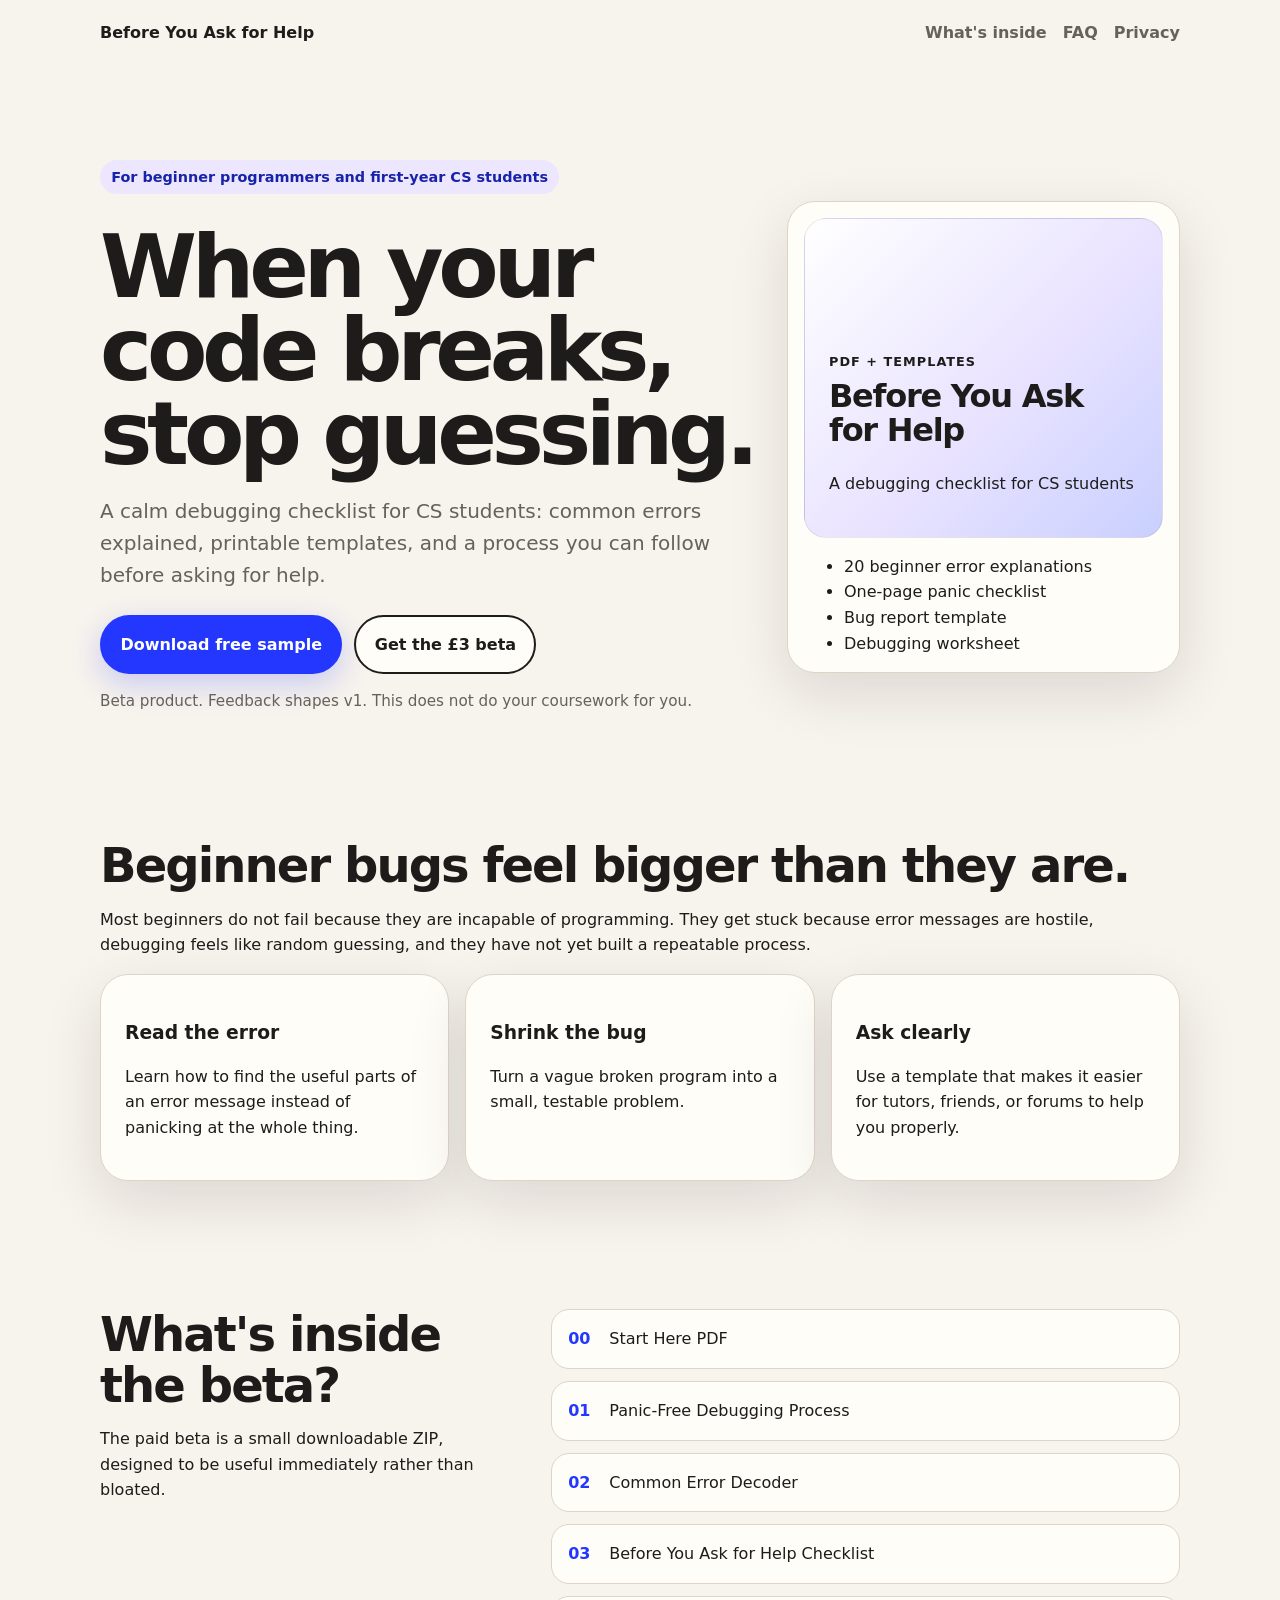
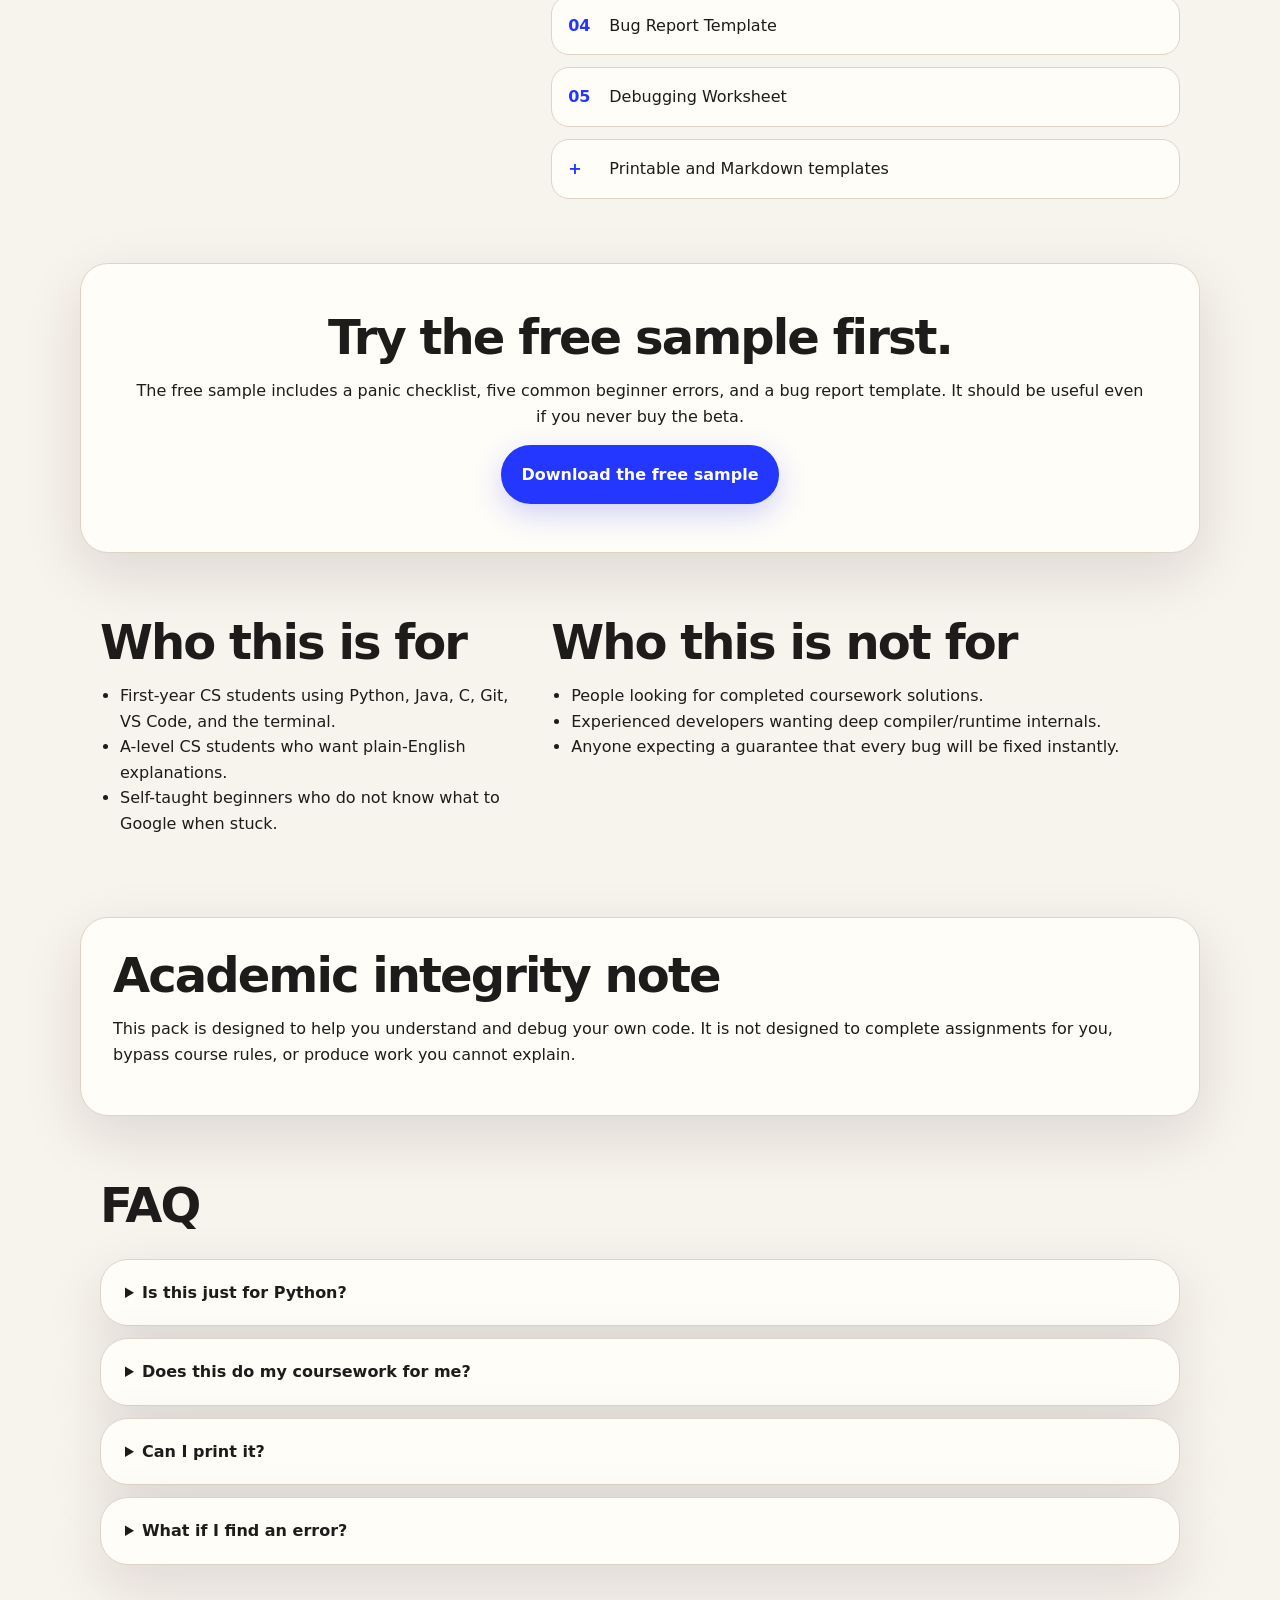
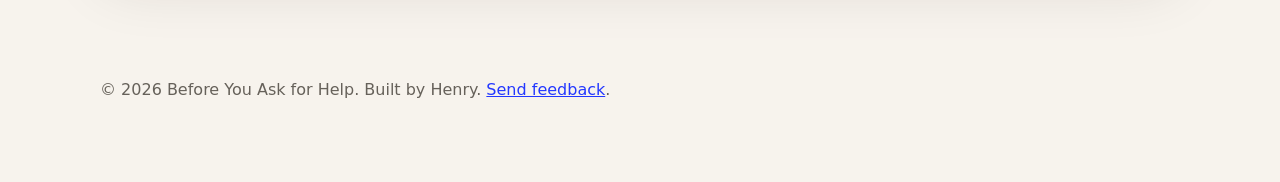
==== index.html @ fa62d0f4 "Add files via upload" ====
<!doctype html>
<html lang="en">
<head>
  <meta charset="utf-8" />
  <meta name="viewport" content="width=device-width, initial-scale=1" />
  <title>Before You Ask for Help: A Debugging Checklist for CS Students</title>
  <meta name="description" content="A calm debugging checklist and error decoder for beginner programmers and first-year CS students." />
  <link rel="stylesheet" href="styles.css" />
</head>
<body>
  <header class="site-header">
    <a class="brand" href="#top">Before You Ask for Help</a>
    <nav aria-label="Primary navigation">
      <a href="#inside">What's inside</a>
      <a href="#faq">FAQ</a>
      <a href="privacy.html">Privacy</a>
    </nav>
  </header>

  <main id="top">
    <section class="hero">
      <div class="hero-copy">
        <p class="eyebrow">For beginner programmers and first-year CS students</p>
        <h1>When your code breaks, stop guessing.</h1>
        <p class="lead">A calm debugging checklist for CS students: common errors explained, printable templates, and a process you can follow before asking for help.</p>
        <div class="cta-row">
          <a class="button primary" href="assets/Before-You-Ask-For-Help-Free-Sample.pdf">Download free sample</a>
          <a class="button secondary" href="https://payhip.com/b/EsCG1">Get the £3 beta</a>
        </div>
        <p class="small-note">Beta product. Feedback shapes v1. This does not do your coursework for you.</p>
      </div>
      <aside class="product-card" aria-label="Product preview">
        <div class="mock-cover">
          <span>PDF + templates</span>
          <h2>Before You Ask for Help</h2>
          <p>A debugging checklist for CS students</p>
        </div>
        <ul>
          <li>20 beginner error explanations</li>
          <li>One-page panic checklist</li>
          <li>Bug report template</li>
          <li>Debugging worksheet</li>
        </ul>
      </aside>
    </section>

    <section class="problem section">
      <h2>Beginner bugs feel bigger than they are.</h2>
      <p>Most beginners do not fail because they are incapable of programming. They get stuck because error messages are hostile, debugging feels like random guessing, and they have not yet built a repeatable process.</p>
      <div class="grid three">
        <article>
          <h3>Read the error</h3>
          <p>Learn how to find the useful parts of an error message instead of panicking at the whole thing.</p>
        </article>
        <article>
          <h3>Shrink the bug</h3>
          <p>Turn a vague broken program into a small, testable problem.</p>
        </article>
        <article>
          <h3>Ask clearly</h3>
          <p>Use a template that makes it easier for tutors, friends, or forums to help you properly.</p>
        </article>
      </div>
    </section>

    <section id="inside" class="section split">
      <div>
        <h2>What's inside the beta?</h2>
        <p>The paid beta is a small downloadable ZIP, designed to be useful immediately rather than bloated.</p>
      </div>
      <div class="contents-list">
        <div><strong>00</strong> Start Here PDF</div>
        <div><strong>01</strong> Panic-Free Debugging Process</div>
        <div><strong>02</strong> Common Error Decoder</div>
        <div><strong>03</strong> Before You Ask for Help Checklist</div>
        <div><strong>04</strong> Bug Report Template</div>
        <div><strong>05</strong> Debugging Worksheet</div>
        <div><strong>+</strong> Printable and Markdown templates</div>
      </div>
    </section>

    <section class="section callout">
      <h2>Try the free sample first.</h2>
      <p>The free sample includes a panic checklist, five common beginner errors, and a bug report template. It should be useful even if you never buy the beta.</p>
      <a class="button primary" href="assets/Before-You-Ask-For-Help-Free-Sample.pdf">Download the free sample</a>
    </section>

    <section class="section split">
      <div>
        <h2>Who this is for</h2>
        <ul class="tick-list">
          <li>First-year CS students using Python, Java, C, Git, VS Code, and the terminal.</li>
          <li>A-level CS students who want plain-English explanations.</li>
          <li>Self-taught beginners who do not know what to Google when stuck.</li>
        </ul>
      </div>
      <div>
        <h2>Who this is not for</h2>
        <ul class="cross-list">
          <li>People looking for completed coursework solutions.</li>
          <li>Experienced developers wanting deep compiler/runtime internals.</li>
          <li>Anyone expecting a guarantee that every bug will be fixed instantly.</li>
        </ul>
      </div>
    </section>

    <section class="section integrity">
      <h2>Academic integrity note</h2>
      <p>This pack is designed to help you understand and debug your own code. It is not designed to complete assignments for you, bypass course rules, or produce work you cannot explain.</p>
    </section>

    <section id="faq" class="section faq">
      <h2>FAQ</h2>
      <details>
        <summary>Is this just for Python?</summary>
        <p>No. The beta includes beginner examples from Python, Java, C, Git, terminal usage, and general logic bugs.</p>
      </details>
      <details>
        <summary>Does this do my coursework for me?</summary>
        <p>No. It helps you debug and explain your own code more clearly.</p>
      </details>
      <details>
        <summary>Can I print it?</summary>
        <p>Yes. The beta includes a printable checklist and templates.</p>
      </details>
      <details>
        <summary>What if I find an error?</summary>
        <p>Please send feedback here: <a href="https://forms.gle/YOUR-FEEDBACK-FORM">feedback form</a>.</p>
      </details>
    </section>
  </main>

  <footer class="site-footer">
    <p>© 2026 Before You Ask for Help. Built by Henry. <a href="https://forms.gle/YOUR-FEEDBACK-FORM">Send feedback</a>.</p>
  </footer>
</body>
</html>
---- styles.css ----
:root {
  --bg: #f7f3ed;
  --surface: #fffdf8;
  --text: #1d1c1a;
  --muted: #66615a;
  --line: #ddd4c7;
  --accent: #2337ff;
  --accent-dark: #1723a8;
  --soft: #ece6ff;
  --shadow: 0 20px 60px rgba(34, 28, 18, 0.12);
}

* { box-sizing: border-box; }
html { scroll-behavior: smooth; }
body {
  margin: 0;
  font-family: Inter, ui-sans-serif, system-ui, -apple-system, BlinkMacSystemFont, "Segoe UI", sans-serif;
  background: var(--bg);
  color: var(--text);
  line-height: 1.6;
}
a { color: var(--accent); }
.site-header {
  display: flex;
  justify-content: space-between;
  align-items: center;
  gap: 1rem;
  max-width: 1120px;
  margin: 0 auto;
  padding: 1.25rem;
}
.brand { color: var(--text); font-weight: 800; text-decoration: none; }
nav { display: flex; gap: 1rem; flex-wrap: wrap; }
nav a { color: var(--muted); text-decoration: none; font-weight: 600; }
.hero {
  display: grid;
  grid-template-columns: minmax(0, 1.25fr) minmax(300px, 0.75fr);
  gap: 2rem;
  align-items: center;
  max-width: 1120px;
  margin: 0 auto;
  padding: 5rem 1.25rem 3rem;
}
.eyebrow {
  display: inline-block;
  background: var(--soft);
  color: var(--accent-dark);
  padding: 0.35rem 0.7rem;
  border-radius: 999px;
  font-weight: 800;
  font-size: 0.9rem;
}
h1 { font-size: clamp(2.5rem, 8vw, 5.5rem); line-height: 0.95; letter-spacing: -0.06em; margin: 1rem 0; }
h2 { font-size: clamp(1.8rem, 4vw, 3rem); line-height: 1.05; letter-spacing: -0.04em; margin: 0 0 1rem; }
h3 { margin-bottom: 0.25rem; }
.lead { font-size: 1.25rem; max-width: 720px; color: var(--muted); }
.cta-row { display: flex; gap: 0.75rem; flex-wrap: wrap; margin-top: 1.5rem; }
.button {
  display: inline-flex;
  align-items: center;
  justify-content: center;
  padding: 0.9rem 1.15rem;
  border-radius: 999px;
  font-weight: 800;
  text-decoration: none;
  border: 2px solid var(--text);
  transition: transform 160ms ease, box-shadow 160ms ease;
}
.button:hover { transform: translateY(-2px); }
.button.primary { background: var(--accent); color: white; border-color: var(--accent); box-shadow: 0 10px 30px rgba(35,55,255,0.22); }
.button.secondary { color: var(--text); background: var(--surface); }
.small-note { color: var(--muted); font-size: 0.95rem; }
.product-card, article, .callout, .integrity, details {
  background: var(--surface);
  border: 1px solid var(--line);
  border-radius: 28px;
  box-shadow: var(--shadow);
}
.product-card { padding: 1rem; }
.mock-cover {
  min-height: 320px;
  border-radius: 22px;
  padding: 1.5rem;
  background: linear-gradient(135deg, #fff, #e9e3ff 55%, #c9d0ff);
  display: flex;
  flex-direction: column;
  justify-content: flex-end;
  border: 1px solid rgba(0,0,0,0.08);
}
.mock-cover span { font-size: 0.8rem; font-weight: 900; text-transform: uppercase; letter-spacing: 0.08em; }
.mock-cover h2 { font-size: 2rem; margin: 0.5rem 0; }
.product-card ul { margin-bottom: 0; }
.section { max-width: 1120px; margin: 0 auto; padding: 4rem 1.25rem; }
.grid.three { display: grid; grid-template-columns: repeat(3, 1fr); gap: 1rem; }
article { padding: 1.5rem; }
.split { display: grid; grid-template-columns: 0.8fr 1.2fr; gap: 2rem; align-items: start; }
.contents-list { display: grid; gap: 0.75rem; }
.contents-list div {
  background: var(--surface);
  border: 1px solid var(--line);
  border-radius: 18px;
  padding: 1rem;
}
.contents-list strong { display: inline-block; min-width: 2.25rem; color: var(--accent); }
.callout { text-align: center; padding: 3rem; }
.tick-list, .cross-list { padding-left: 1.25rem; }
.integrity { padding: 2rem; }
.faq { display: grid; gap: 0.75rem; }
details { padding: 1.25rem 1.5rem; }
summary { cursor: pointer; font-weight: 800; }
.site-footer { max-width: 1120px; margin: 0 auto; padding: 2rem 1.25rem 4rem; color: var(--muted); }
@media (max-width: 800px) {
  .site-header { align-items: flex-start; flex-direction: column; }
  .hero, .split, .grid.three { grid-template-columns: 1fr; }
  .hero { padding-top: 2.5rem; }
  h1 { font-size: 3.1rem; }
}
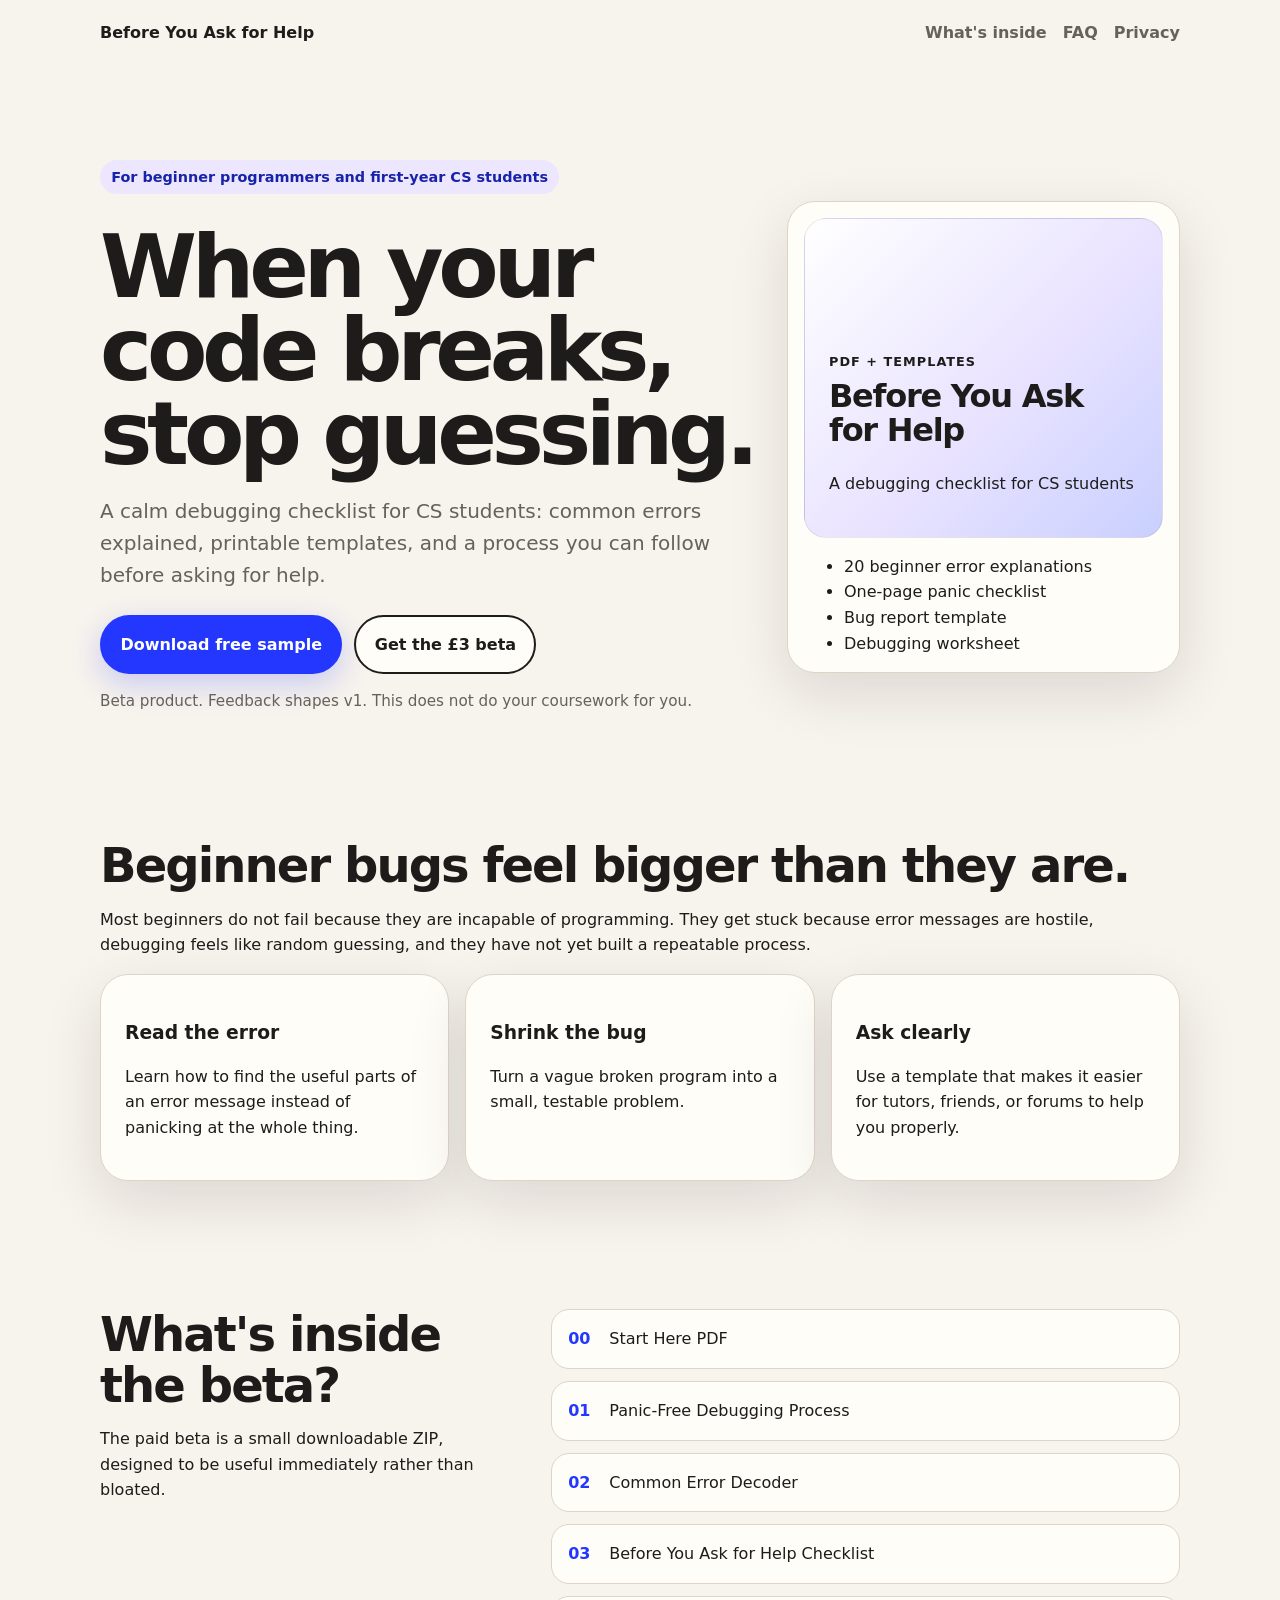
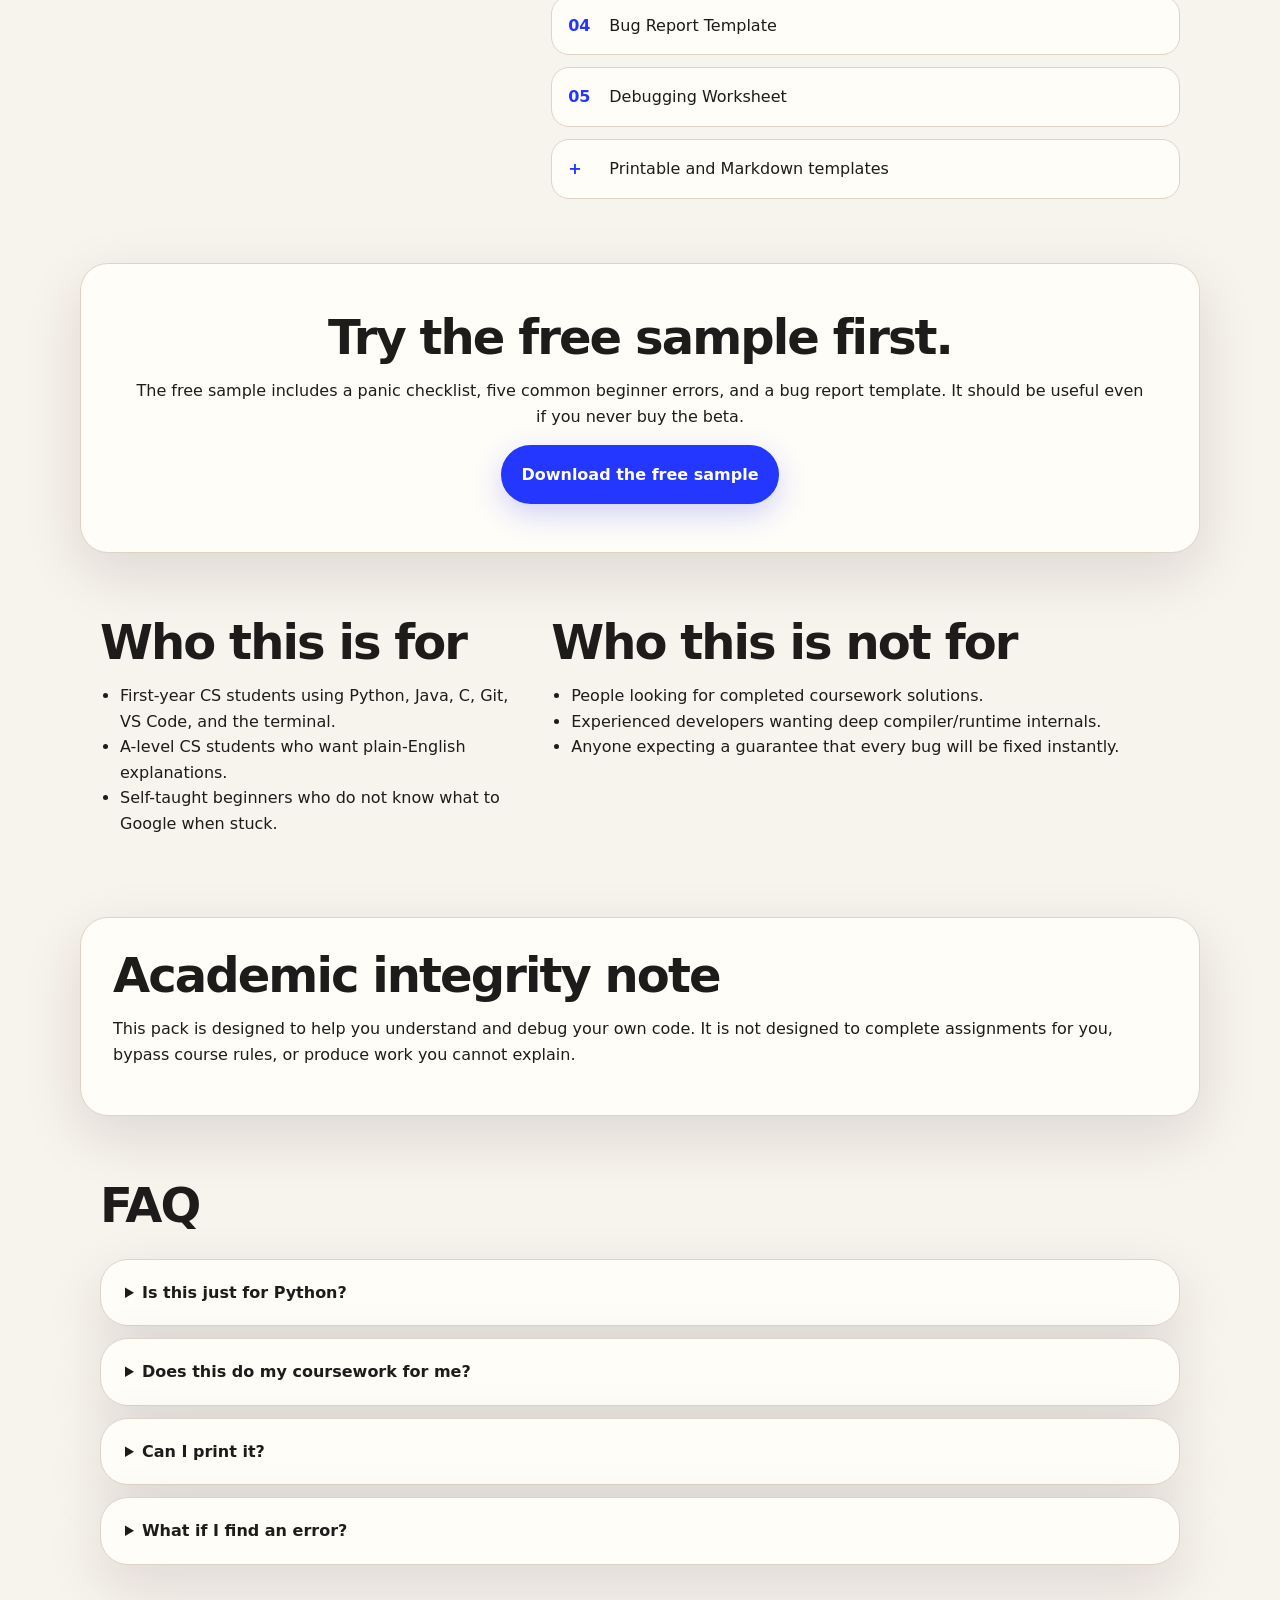
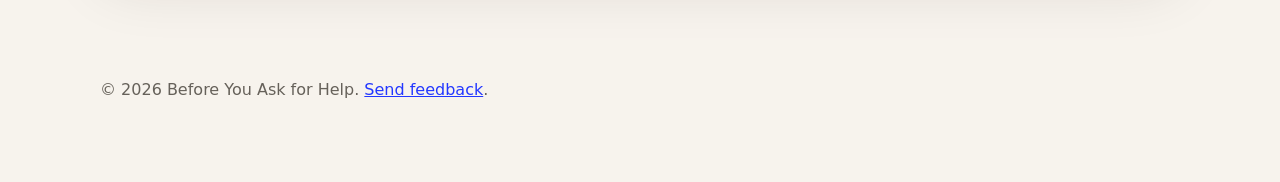
==== commit 5a844c2a: "Update feedback form link in index.html" ====
--- a/index.html
+++ b/index.html
@@ -125,13 +125,13 @@
       </details>
       <details>
         <summary>What if I find an error?</summary>
-        <p>Please send feedback here: <a href="https://forms.gle/YOUR-FEEDBACK-FORM">feedback form</a>.</p>
+        <p>Please send feedback here: <a href="https://forms.gle/ojxD7xcBq3kH974K8">feedback form</a>.</p>
       </details>
     </section>
   </main>
 
   <footer class="site-footer">
-    <p>© 2026 Before You Ask for Help. Built by Henry. <a href="https://forms.gle/YOUR-FEEDBACK-FORM">Send feedback</a>.</p>
+    <p>© 2026 Before You Ask for Help. <a href="https://forms.gle/ojxD7xcBq3kH974K8">Send feedback</a>.</p>
   </footer>
 </body>
 </html>
